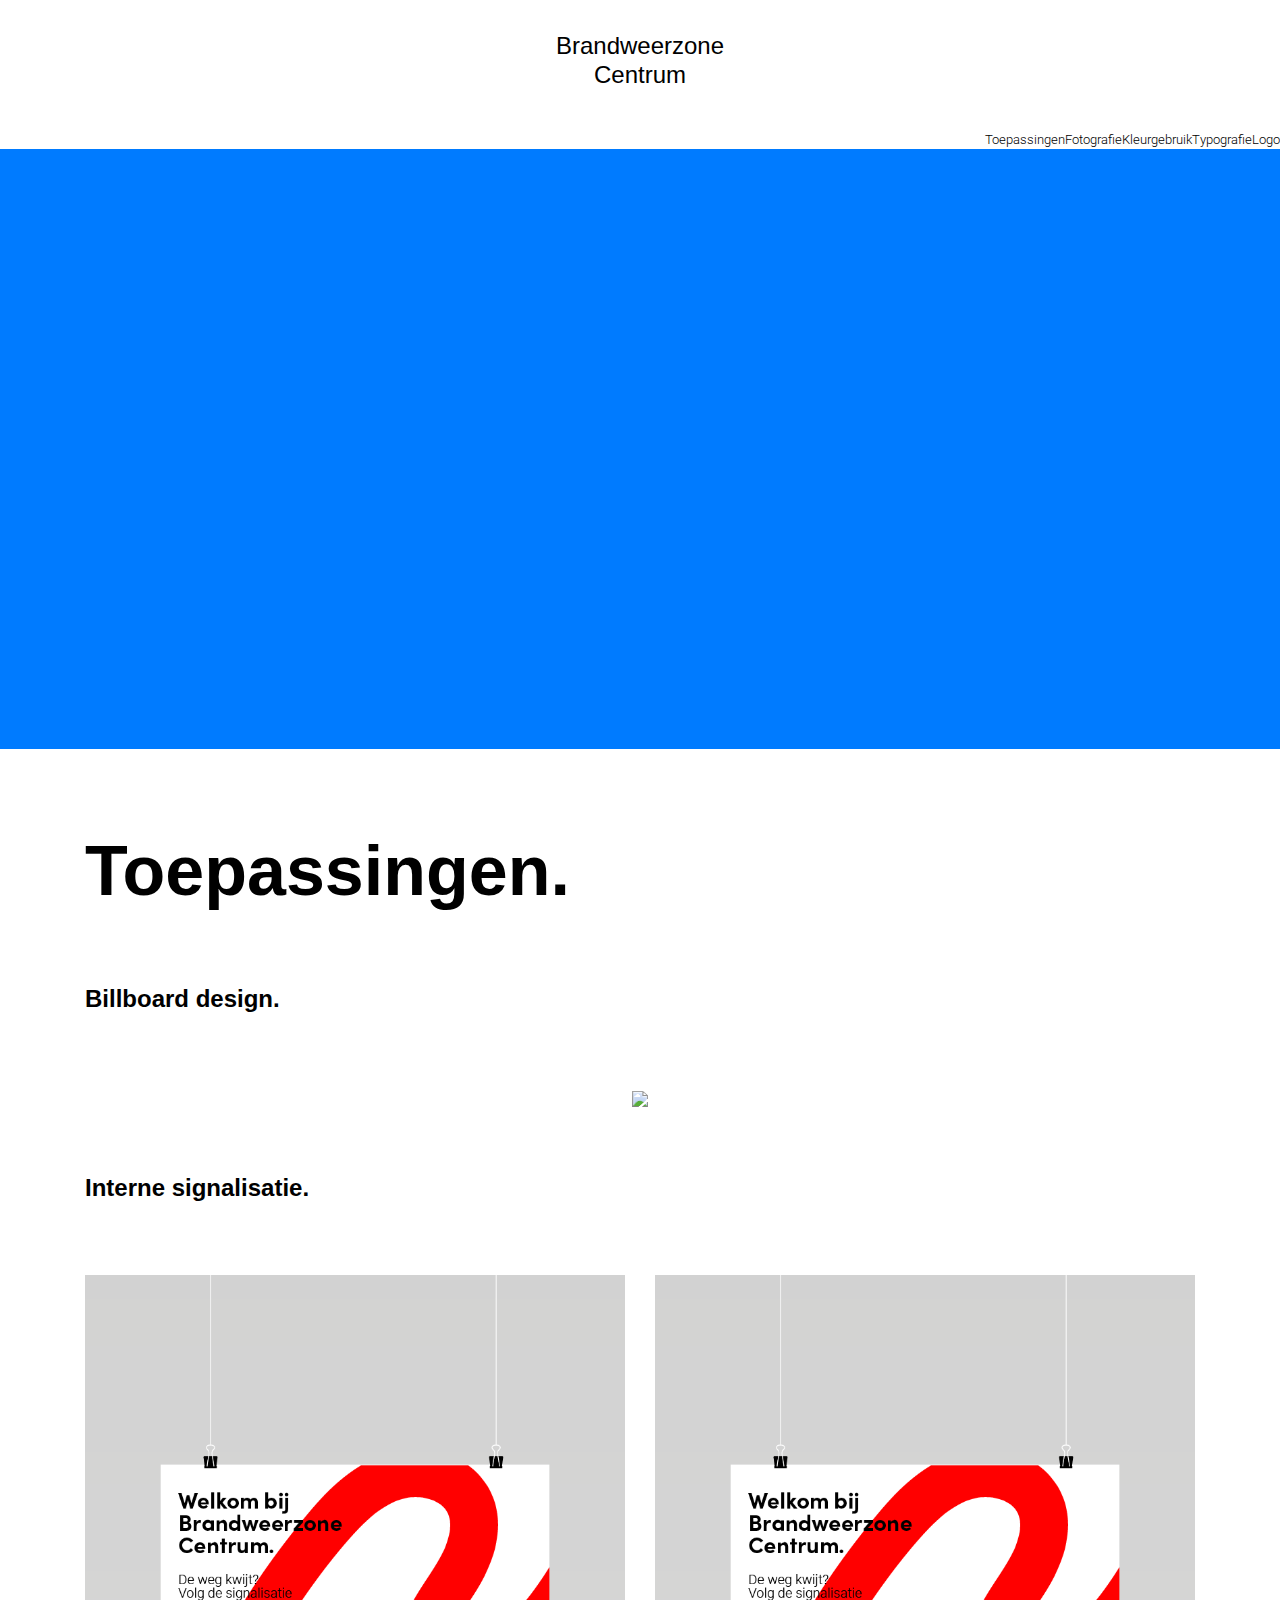
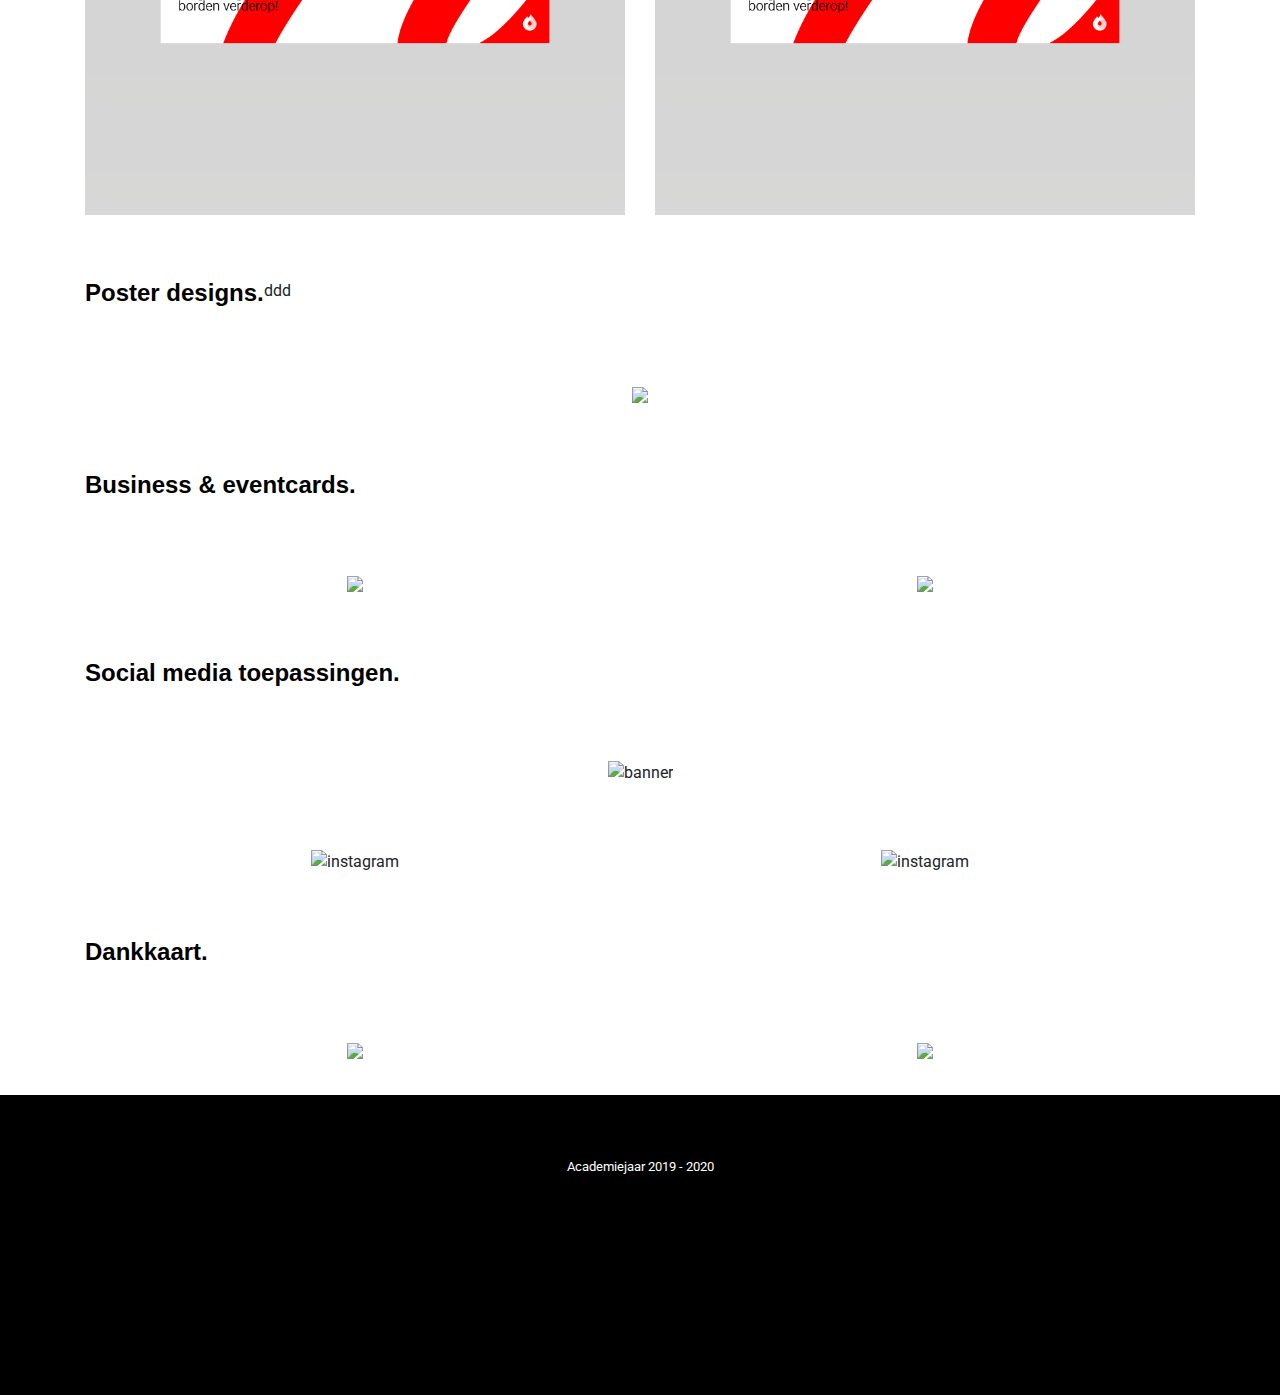
==== index kopie.html @ 65c06536 "summary" ====
<!DOCTYPE html>
<html lang="en">
<head>
  <meta charset="utf-8">
  <meta name="viewport" content="width=device-width, initial-scale=1">
  <link rel="stylesheet" href="https://maxcdn.bootstrapcdn.com/bootstrap/4.0.0/css/bootstrap.min.css">

  <script src="https://maxcdn.bootstrapcdn.com/bootstrap/3.3.7/js/bootstrap.min.js"></script>
  <link rel="stylesheet" href="css/stylesheet.css">
  <link rel="stylesheet" href="css/style.css">
  <link href="https://fonts.googleapis.com/css?family=Roboto:300,600" rel="stylesheet">
  <link rel="stylesheet" href="https://fonts.googleapis.com/css?family=Muli">
  <link rel="stylesheet" href="https://use.typekit.net/leq0evp.css">

  <title>BWZC</title>

</head>



<section class="bg-white text-center">
<div class="container">
<div class="col-md-12"><h4>Brandweerzone<br> Centrum</h4></div></div></section>


        <div class='navigation'>
            <ul>
                <li><a href="">Logo</a></li>
                <li><a href="">Typografie</a></li>
                <li><a href="">Kleurgebruik</a></li>
                <li><a href="">Fotografie</a></li>
                <li><a href="">Toepassingen</a></li>
              </ul></div>


        <section class="bg-primary text-center">
            <div class="container">
        <div class='row'>
            <div class="col-md-12">
                <div class=""><img src=""></div>
            </div>
        </div> </div></section>


    <section class="bg-white">
        <div class="container">
    <div class="row col-md-6">
      <h1>Toepassingen.</h1>
</div></div>
</section>


<section class="bg-white">
    <div class="container">
<div class="row col-md-12">
  <h3>Billboard design.</h3>
</div></div>
</section>


<section class="bg-white text-center">
    <div class="container">
<div class='row'>
    <div class="col-md-12">
        <div class=""><img src="assets/afbeeldingen/PGFA462.png" width="100%"></div>
    </div>
</div> </div></section>



<section class="bg-white">
    <div class="container">
<div class="row col-md-6">
  <h3>Interne signalisatie.</h3>
</div></div>
</section>

<section class="bg-white text-center">
    <div class="container">
<div class='row'>
    <div class="col-md-6">
        <div class=""><img src="assets/afbeeldingen/Signalisatie_mockup-01.png" width="100%"></div>
    </div>
    <div class="col-md-6">
        <div class=""><img src="assets/afbeeldingen/Signalisatie_mockup-01.png" width="100%"></div>
    </div>
</div> </div></section>

<section class="bg-white">
    <div class="container">
<div class="row col-md-6">
  <h3>Poster designs.</h3>
  <p>ddd</p>
</div></div>
</section>

<section class="bg-white text-center">
    <div class="container">
<div class='row'>
    <div class="col-md-12">
        <div class=""><img src="assets/afbeeldingen/Poster_Mockup.png" width="100%"></div>
    </div>
</div> </div></section>

<section class="bg-white">
    <div class="container">
<div class="row col-md-6">
  <h3>Business & eventcards.</h3>
</div></div>
</section>

<section class="bg-white text-center">
    <div class="container">
<div class='row'>
    <div class="col-md-6">
        <div class=""><img src="assets/afbeeldingen/PGFA462.png" width="100%"></div>
    </div>
    <div class="col-md-6">
        <div class=""><img src="assets/afbeeldingen/PGFA462.png" width="100%"></div>
    </div>
</div> </div></section>


<section class="bg-white">
    <div class="container">
<div class="row col-md-6">
  <h3>Social media toepassingen.</h3>
</div></div>
</section>


<section class="bg-white text-center">
    <div class="container">
<div class="row">
<div class="col-md-12">
    <div class=""><img src="assets/afbeeldingen/Poster_Mockup.png" width="100%" alt="banner"></div>
</div>
</div>
</div></section>


<section class="bg-white text-center">
    <div class="container">
<div class='row'>
    <div class="col-md-6">
        <div class=""><img src="assets/afbeeldingen/PGFA462.png" width="100%" alt="instagram"></div>
    </div>
    <div class="col-md-6">
        <div class=""><img src="assets/afbeeldingen/PGFA462.png" width="100%" alt="instagram"></div>
    </div></div></div></section>


<section class="bg-white">
    <div class="container">
<div class="row col-md-6">
  <h3>Dankkaart.</h3>
</div></div>
</section>

<section class="bg-white text-center">
    <div class="container">
<div class='row'>
    <div class="col-md-6">
        <div class=""><img src="assets/afbeeldingen/PGFA462.png" width="100%"></div>
    </div>
    <div class="col-md-6">
        <div class=""><img src="assets/afbeeldingen/PGFA462.png" width="100%"></div>
    </div>
</div> </div></section>


    
    <section class="bg-footer">
        <div class="container">
        <footer class="row footer">
            <div class="col-md-4"><p></p></div>
            <div class="col-md-4"><p>Academiejaar 2019 - 2020 </p></div>
            <div class="col-md-4"><p></p></div>

        </footer>
</body>
</html>


    <!-- Optional JavaScript -->
    <!-- jQuery first, then Popper.js, then Bootstrap JS -->
    <script src="https://code.jquery.com/jquery-3.2.1.slim.min.js" integrity="sha384-KJ3o2DKtIkvYIK3UENzmM7KCkRr/rE9/Qpg6aAZGJwFDMVNA/GpGFF93hXpG5KkN" crossorigin="anonymous"></script>
    <script src="https://cdnjs.cloudflare.com/ajax/libs/popper.js/1.12.9/umd/popper.min.js" integrity="sha384-ApNbgh9B+Y1QKtv3Rn7W3mgPxhU9K/ScQsAP7hUibX39j7fakFPskvXusvfa0b4Q" crossorigin="anonymous"></script>
    <script src="https://maxcdn.bootstrapcdn.com/bootstrap/4.0.0/js/bootstrap.min.js" integrity="sha384-JZR6Spejh4U02d8jOt6vLEHfe/JQGiRRSQQxSfFWpi1MquVdAyjUar5+76PVCmYl" crossorigin="anonymous"></script>
</html>
---- css/stylesheet.css ----
/* ALGEMEEN */


body {

    text-align:left;
    font-family: -apple-system, BlinkMacSystemFont, 
    'Segoe UI', Roboto, Oxygen, Ubuntu, Cantarell, 'Open Sans', 'Helvetica Neue', sans-serif, sans-serif;

}

h1 {
    font-family: sofia-pro, sans-serif;
    font-size: 70px; 
    font-weight:700;
    line-height:60px;
    color:black;
    margin-bottom: 20px;
    margin-top:60px;
}


h2 {
    font-family: sofia-pro, sans-serif;
    font-size: 50px;
    margin-bottom: 20px;
    margin-top:20px;
    font-weight:700;
    color:black;

}
h3 {
    font-family: sofia-pro, sans-serif;
    font-size: 24px;
    font-weight:700;
    color:black; 
}

h4{
    font-family: sofia-pro, sans-serif;
    font-size: 24px;
    font-weight:500;
    color:black; 
}

ul{ font-weight: 300;}

button{
    margin-top:20px;
    margin-bottom:20px;
    background-color:red;
    color:white;
    padding: 13px;
    padding-left:40px;
    padding-right: 40px; 
    text-align:center !important; 
    border-radius: 50px;
    border:none;
}
---- css/style.css ----
header{
}

.navigation{
    background-color:white;
    color:black;
    width:100%;
    text-align:center;
    overflow: hidden;
}

.navigation a {
float: right;
color: black;
text-align: center;
text-decoration: none;
font-size: 13px;
}

.navigation ul {
    list-style-type: none;
    margin: 0;
    padding: 0;
  }

.navigation li a {
    display: block;
  }

  .navigation a:hover {
    color:
  }

.col-md-6-primary{
    background-color:grey; 
    width:50%;
    padding:60px;
    height:500px;
}

.col-md-6-primary-3{
    background-image: image("")
    width:50%;
    padding:60px;
    height:500px;
}

section {padding:2rem;}
.bg-primary {background-color:grey; height:600px;}
.bg-gray {background-color:none; height:800px;}
.bg-background {background-color:none; height:auto;}
.bg-white {background-color:white; height:auto;}
.bg-footer {background-color:black; height:300px; margin-bottom: 0px;}

footer{
    color:white;
    font-size:13px;
    margin-top: 30px;
    text-align:center;
}
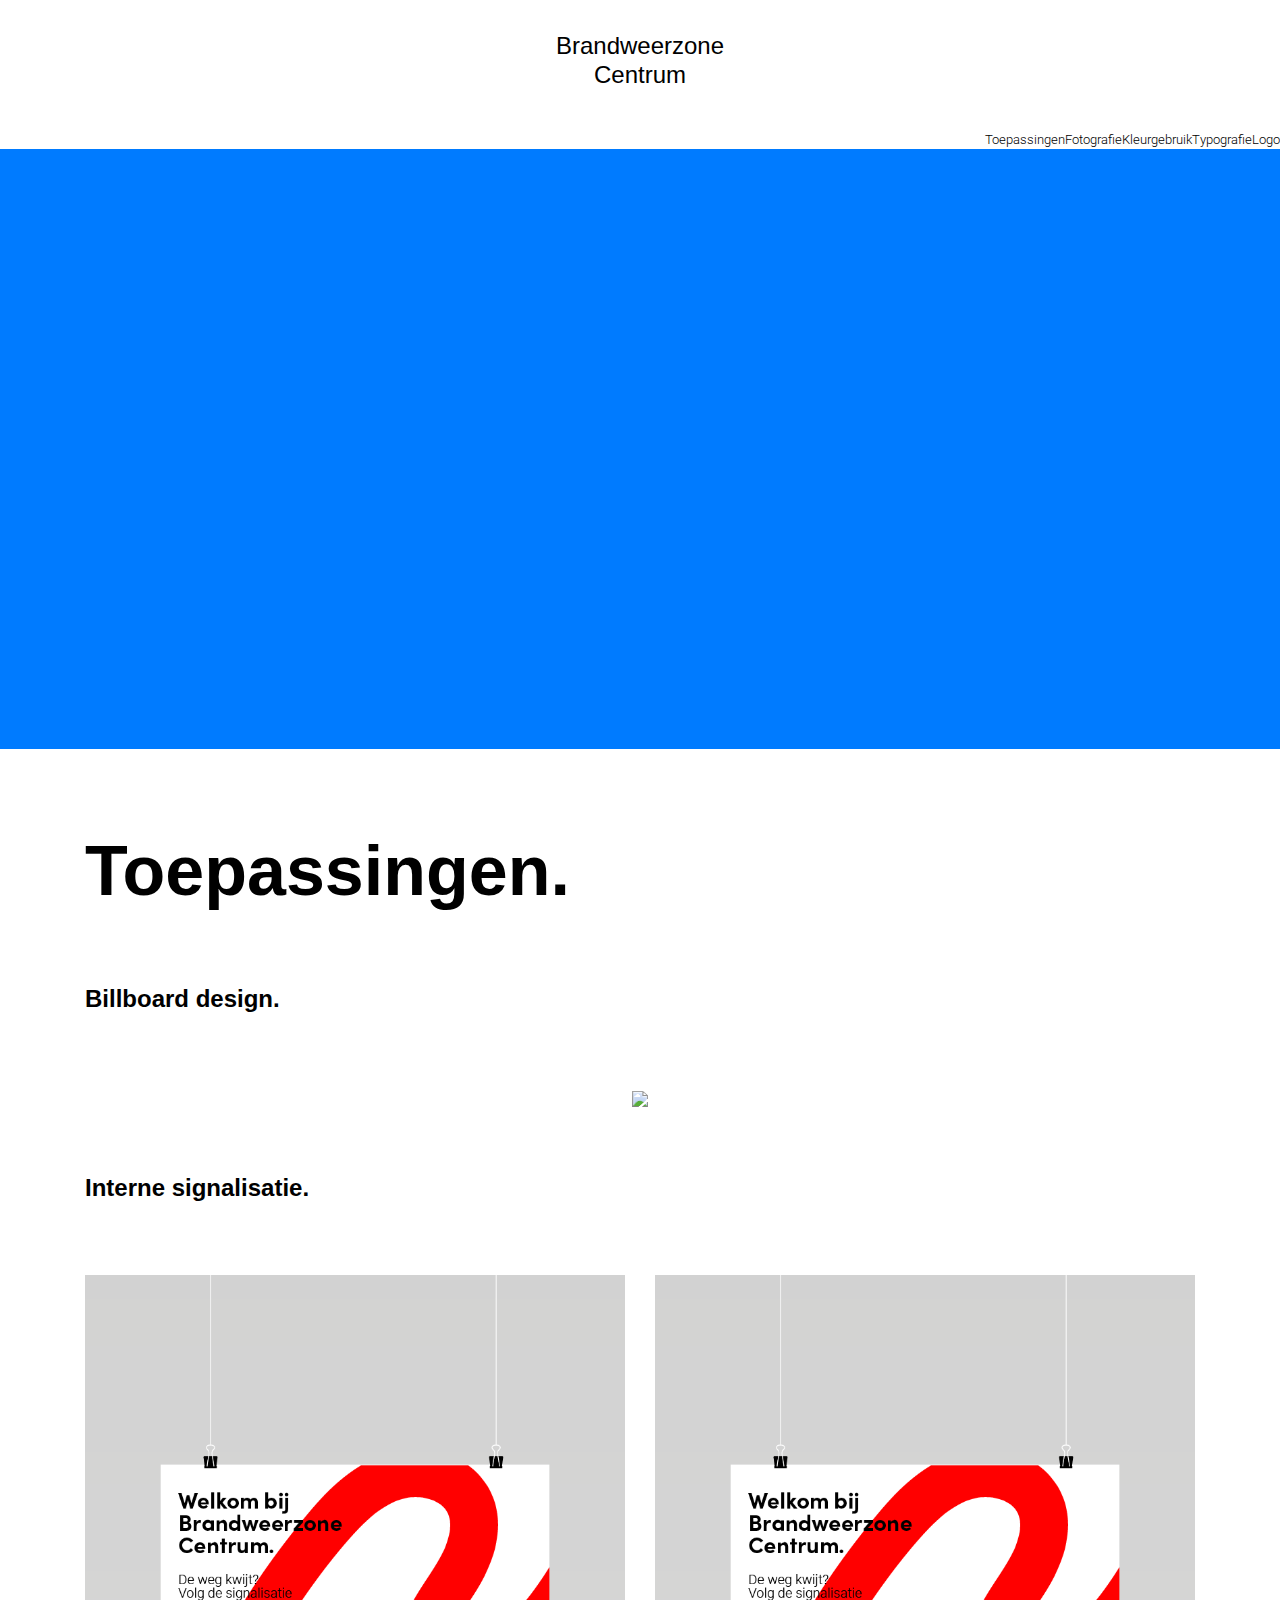
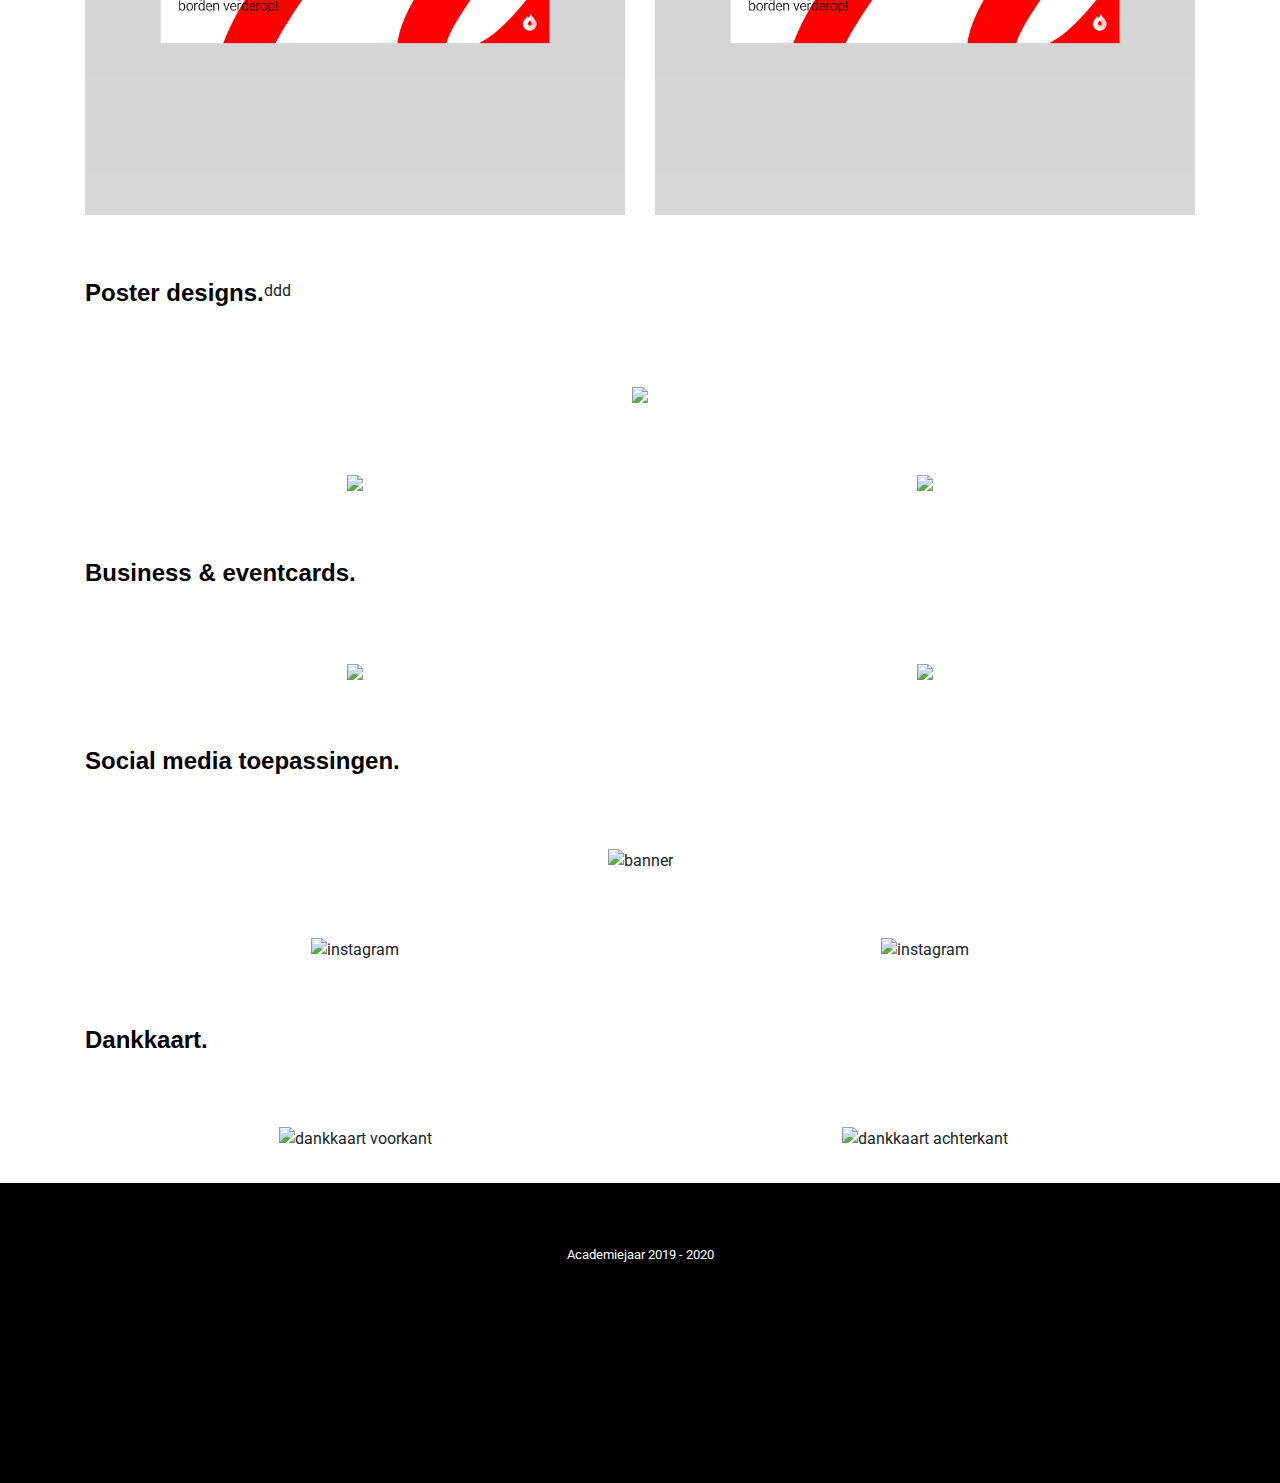
==== commit 9426e59d: "update" ====
--- a/index kopie.html
+++ b/index kopie.html
@@ -103,6 +103,17 @@
     </div>
 </div> </div></section>
 
+<section class="bg-white text-center">
+    <div class="container">
+<div class='row'>
+    <div class="col-md-6">
+        <div class=""><img src="assets/afbeeldingen/PGFA462.png" width="100%"></div>
+    </div>
+    <div class="col-md-6">
+        <div class=""><img src="assets/afbeeldingen/PGFA462.png" width="100%"></div>
+    </div>
+</div> </div></section>
+
 <section class="bg-white">
     <div class="container">
 <div class="row col-md-6">
@@ -162,10 +173,10 @@
     <div class="container">
 <div class='row'>
     <div class="col-md-6">
-        <div class=""><img src="assets/afbeeldingen/PGFA462.png" width="100%"></div>
-    </div>
-    <div class="col-md-6">
-        <div class=""><img src="assets/afbeeldingen/PGFA462.png" width="100%"></div>
+        <div class=""><img src="assets/afbeeldingen/Thank-You-Card-Front.png" width="100%" alt="dankkaart voorkant"></div>
+    </div>
+    <div class="col-md-6">
+        <div class=""><img src="assets/afbeeldingen/Thank-You-Card-Back.png" width="100%" alt="dankkaart achterkant"></div>
     </div>
 </div> </div></section>
 
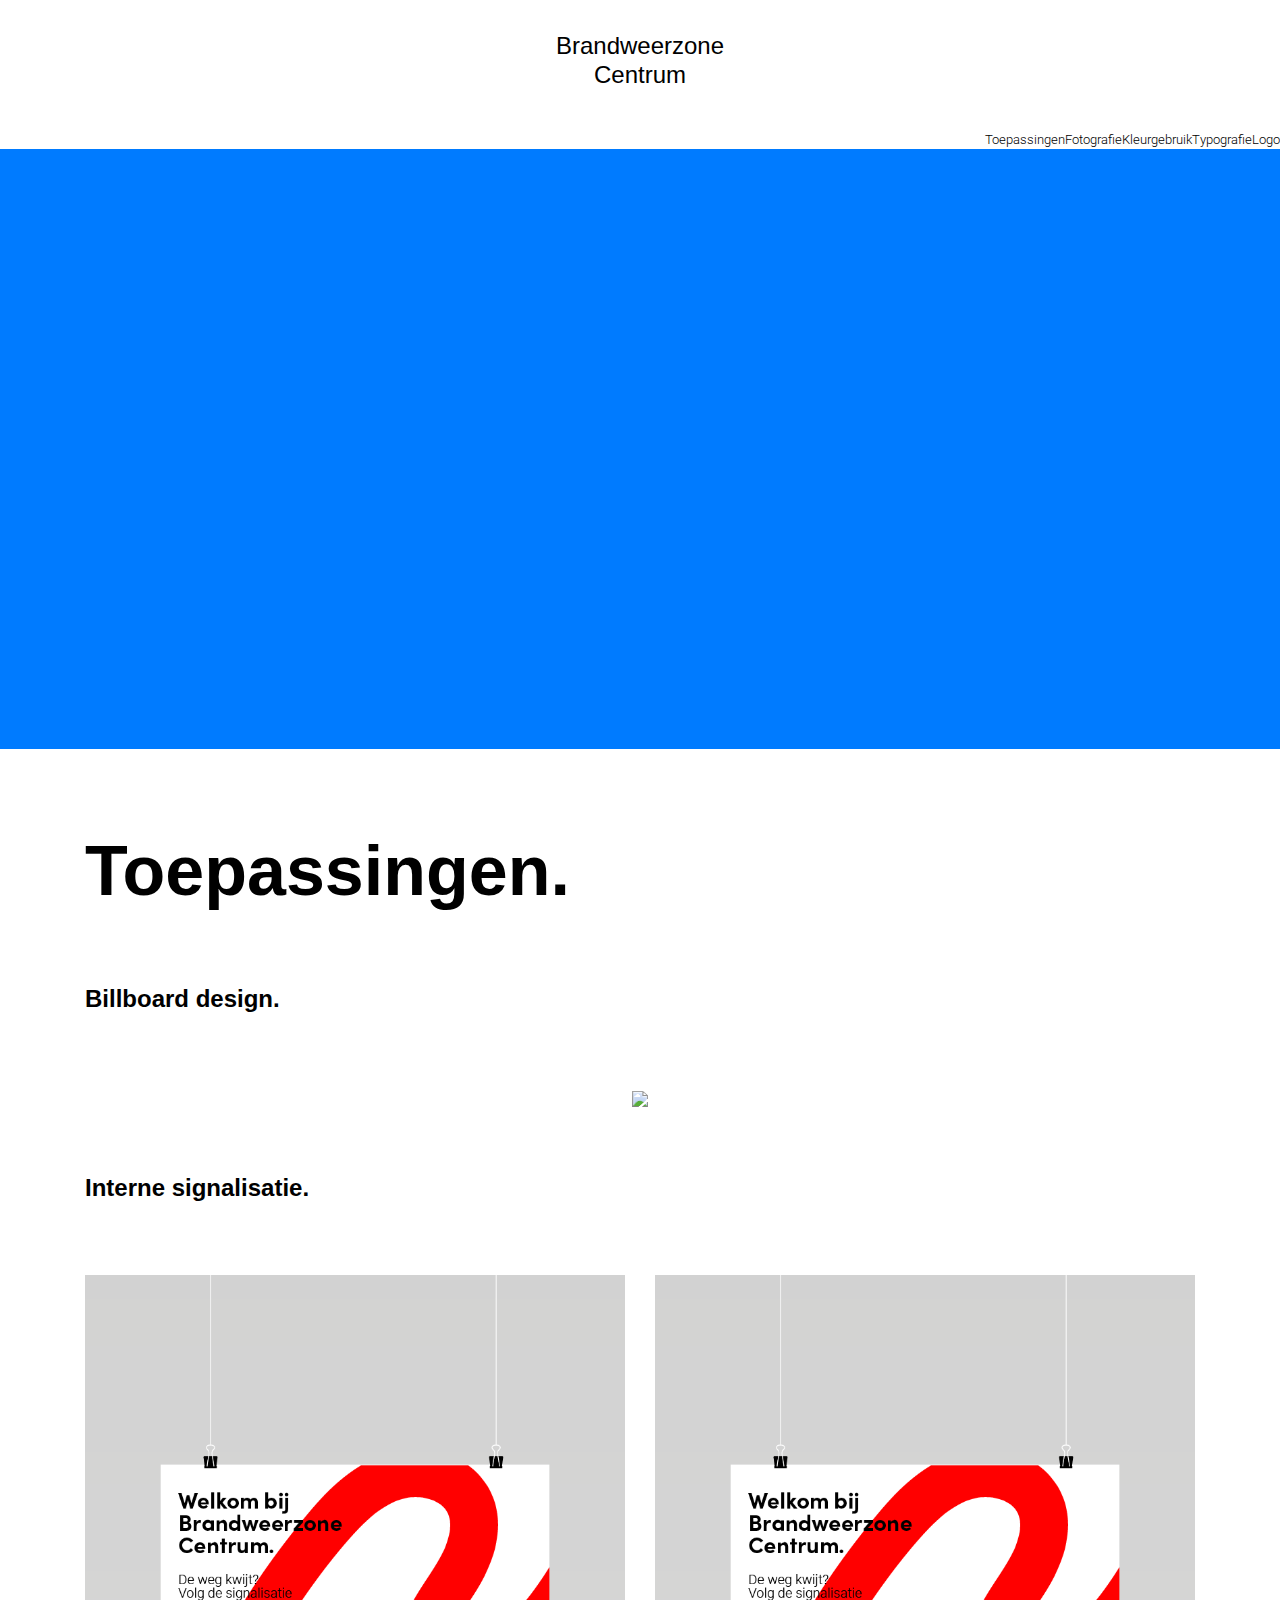
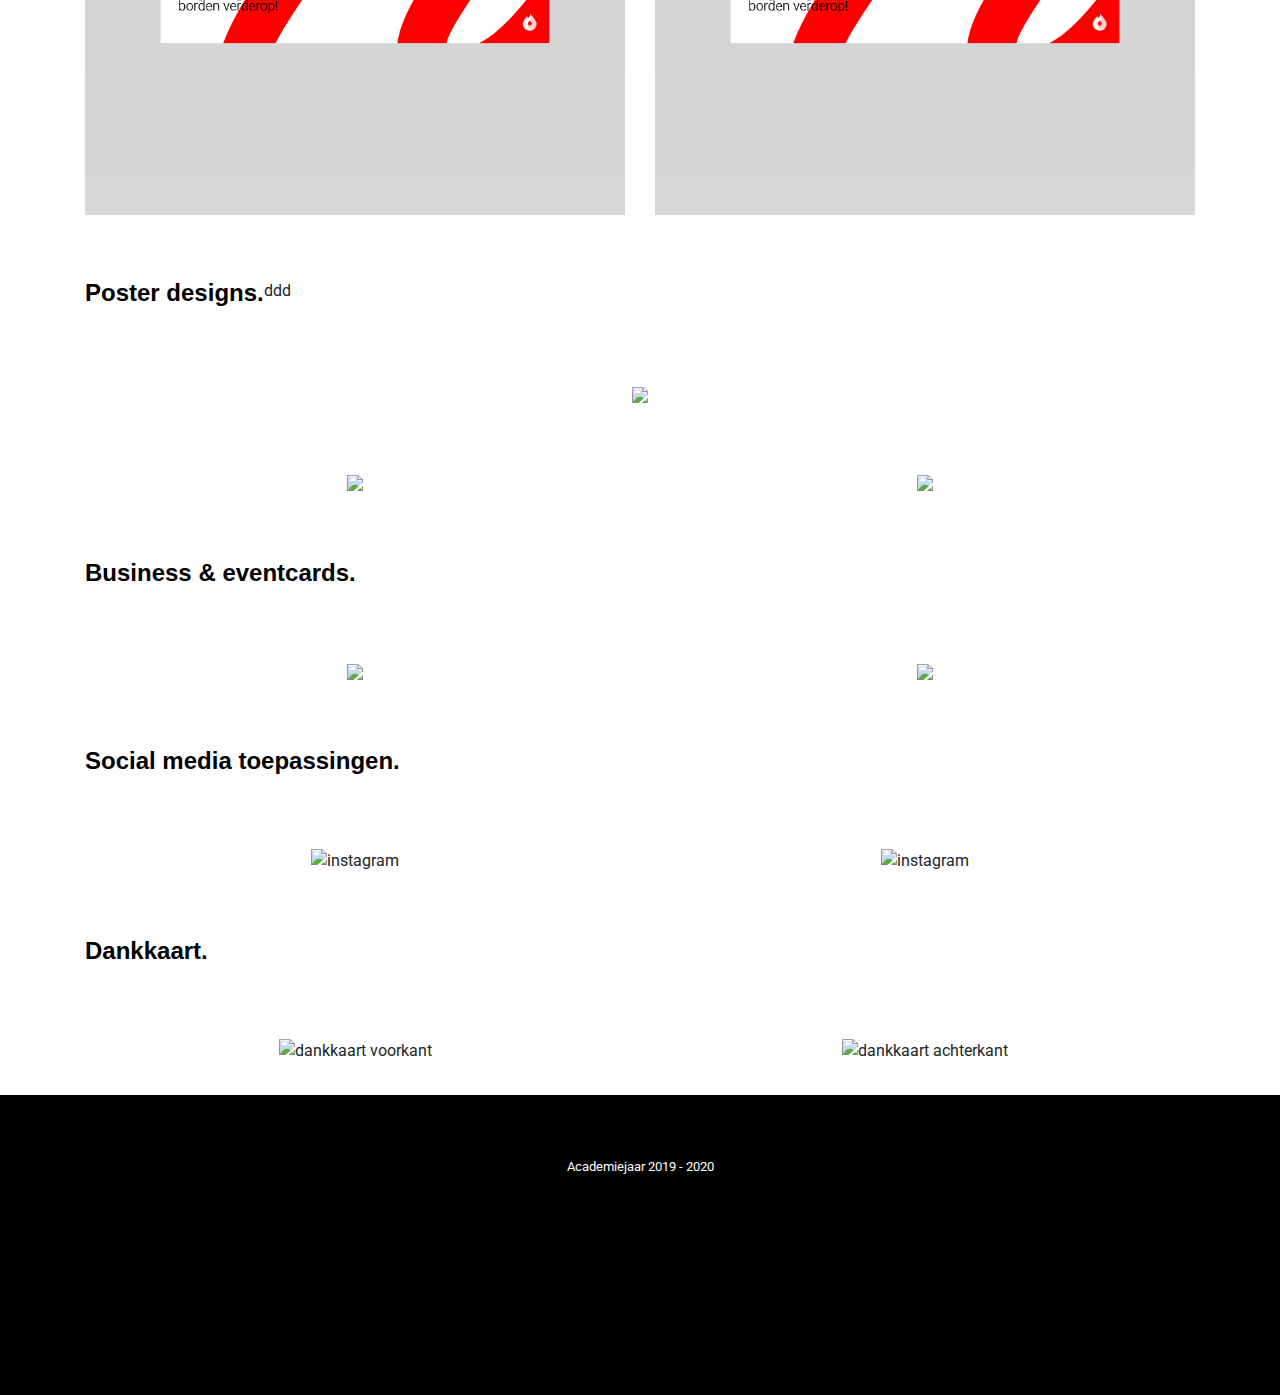
==== commit 192eba97: "s" ====
--- a/index kopie.html
+++ b/index kopie.html
@@ -141,15 +141,6 @@
 </section>
 
 
-<section class="bg-white text-center">
-    <div class="container">
-<div class="row">
-<div class="col-md-12">
-    <div class=""><img src="assets/afbeeldingen/Poster_Mockup.png" width="100%" alt="banner"></div>
-</div>
-</div>
-</div></section>
-
 
 <section class="bg-white text-center">
     <div class="container">
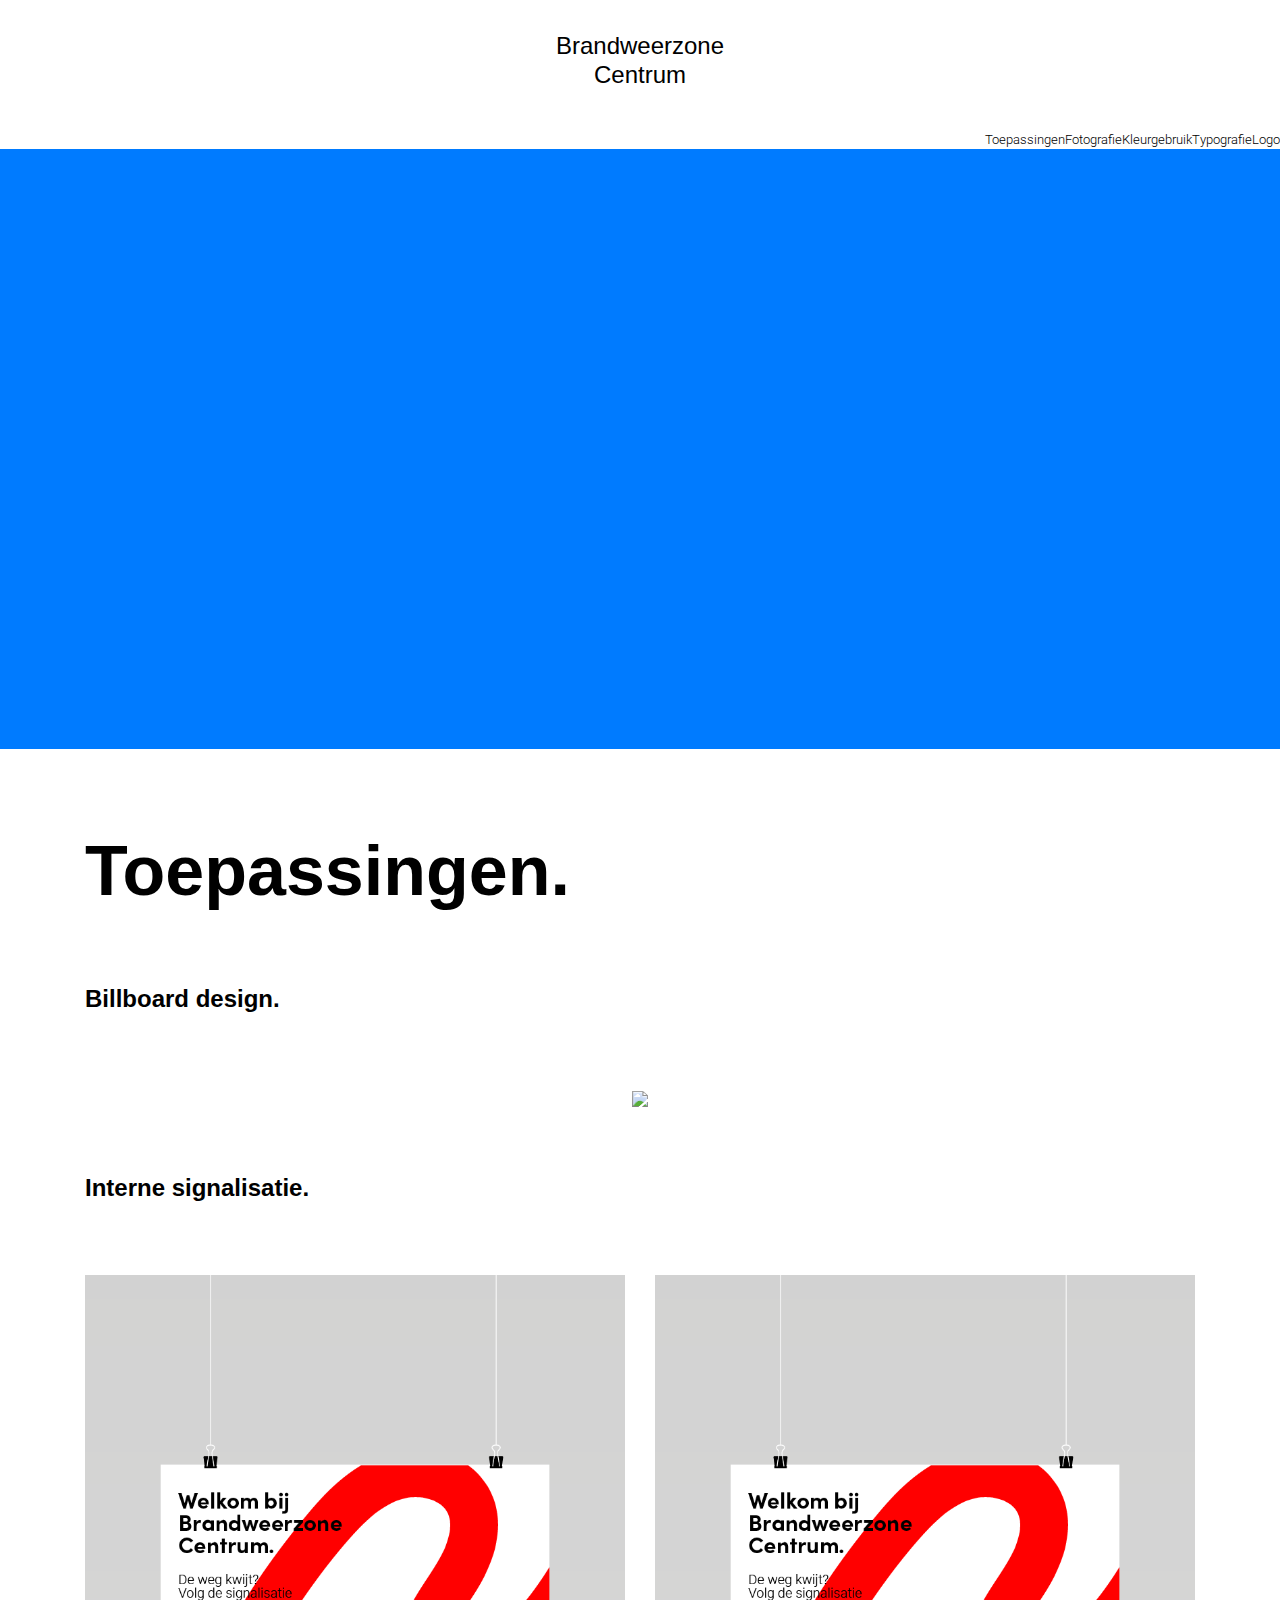
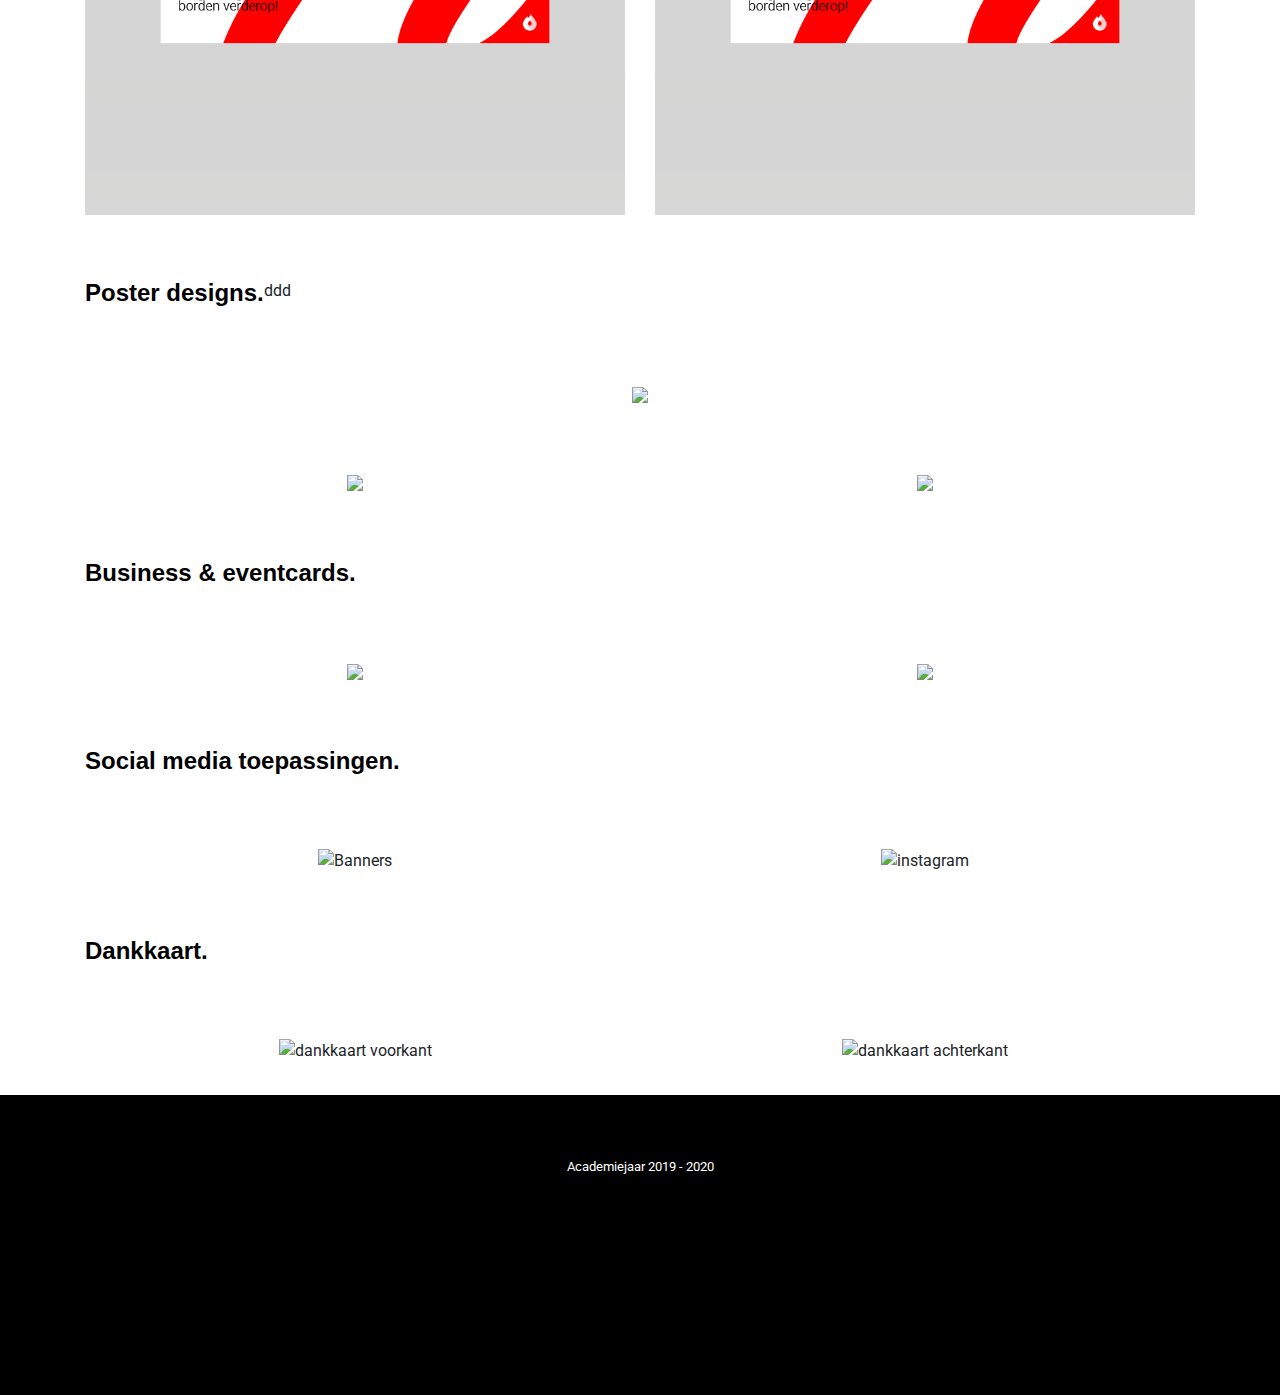
==== commit d0786093: "s" ====
--- a/index kopie.html
+++ b/index kopie.html
@@ -146,7 +146,7 @@
     <div class="container">
 <div class='row'>
     <div class="col-md-6">
-        <div class=""><img src="assets/afbeeldingen/PGFA462.png" width="100%" alt="instagram"></div>
+        <div class=""><img src="assets/afbeeldingen/PGFA462.png" width="100%" alt="Banners"></div>
     </div>
     <div class="col-md-6">
         <div class=""><img src="assets/afbeeldingen/PGFA462.png" width="100%" alt="instagram"></div>
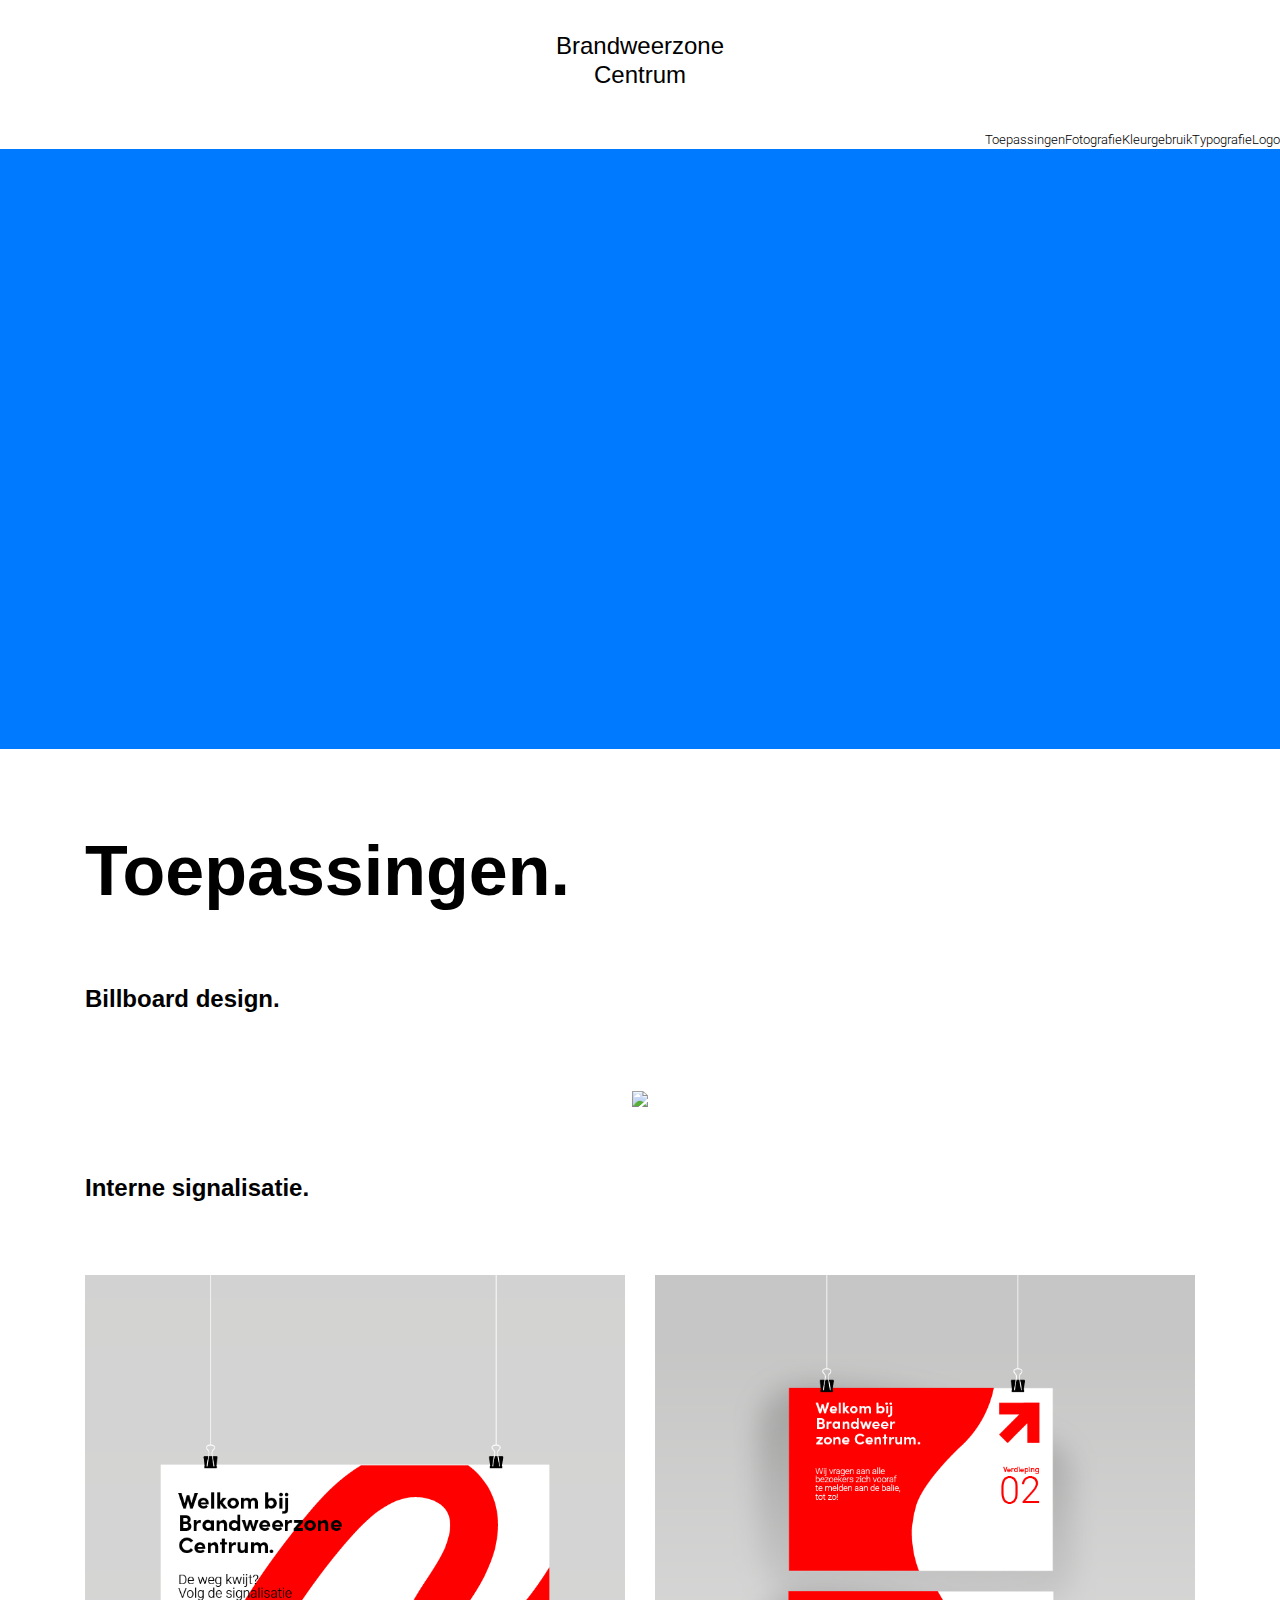
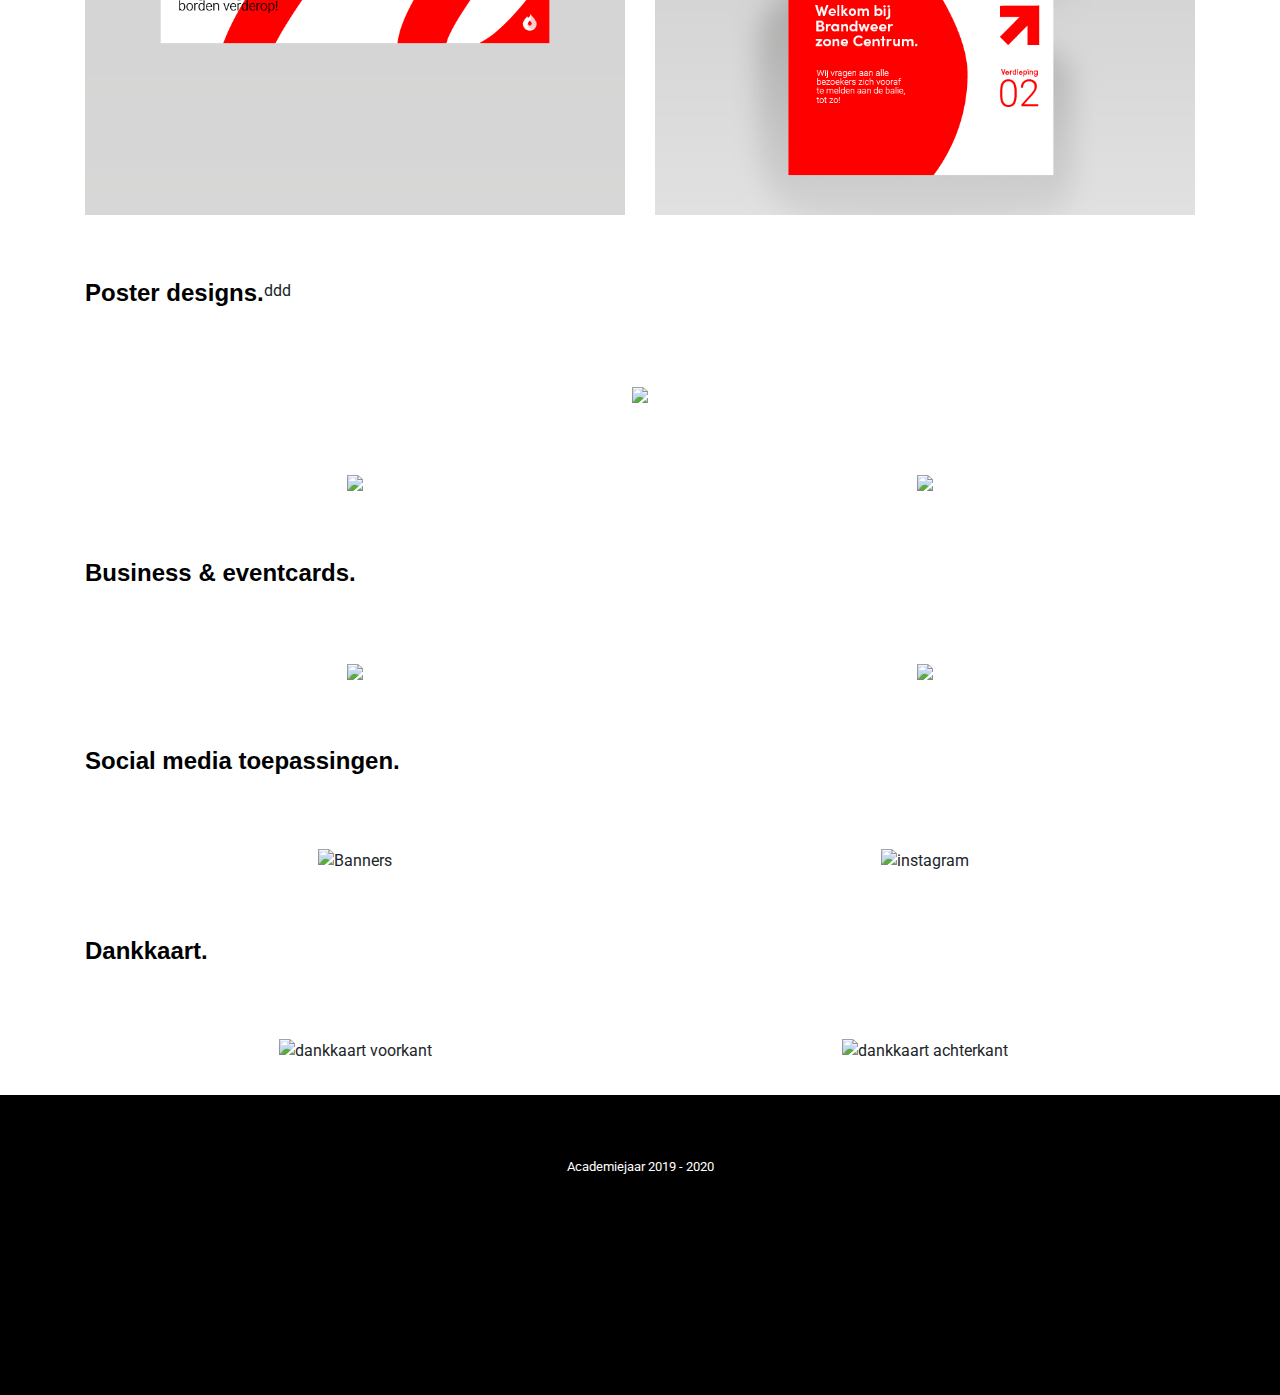
==== commit 693c899f: "s" ====
--- a/index kopie.html
+++ b/index kopie.html
@@ -83,7 +83,7 @@
         <div class=""><img src="assets/afbeeldingen/Signalisatie_mockup-01.png" width="100%"></div>
     </div>
     <div class="col-md-6">
-        <div class=""><img src="assets/afbeeldingen/Signalisatie_mockup-01.png" width="100%"></div>
+        <div class=""><img src="assets/afbeeldingen/Signalisatie_mockup-03.png" width="100%"></div>
     </div>
 </div> </div></section>
 
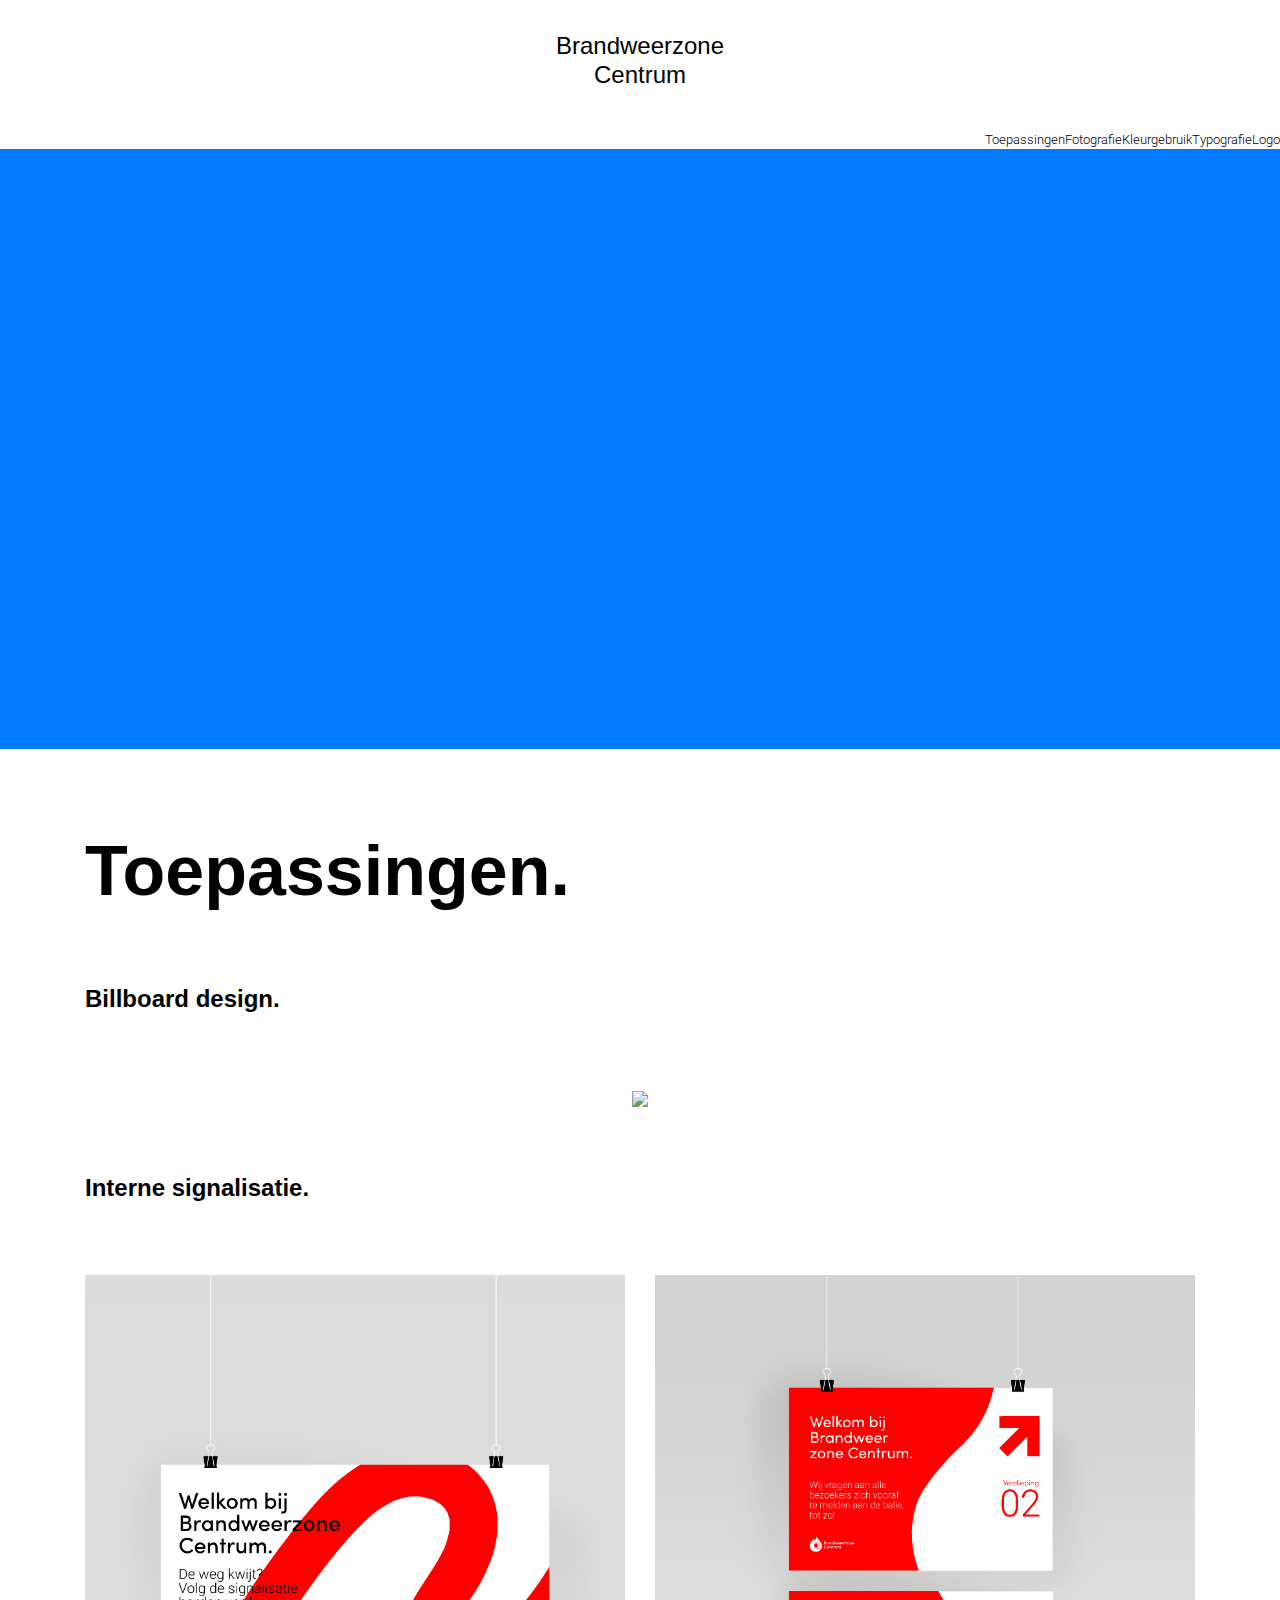
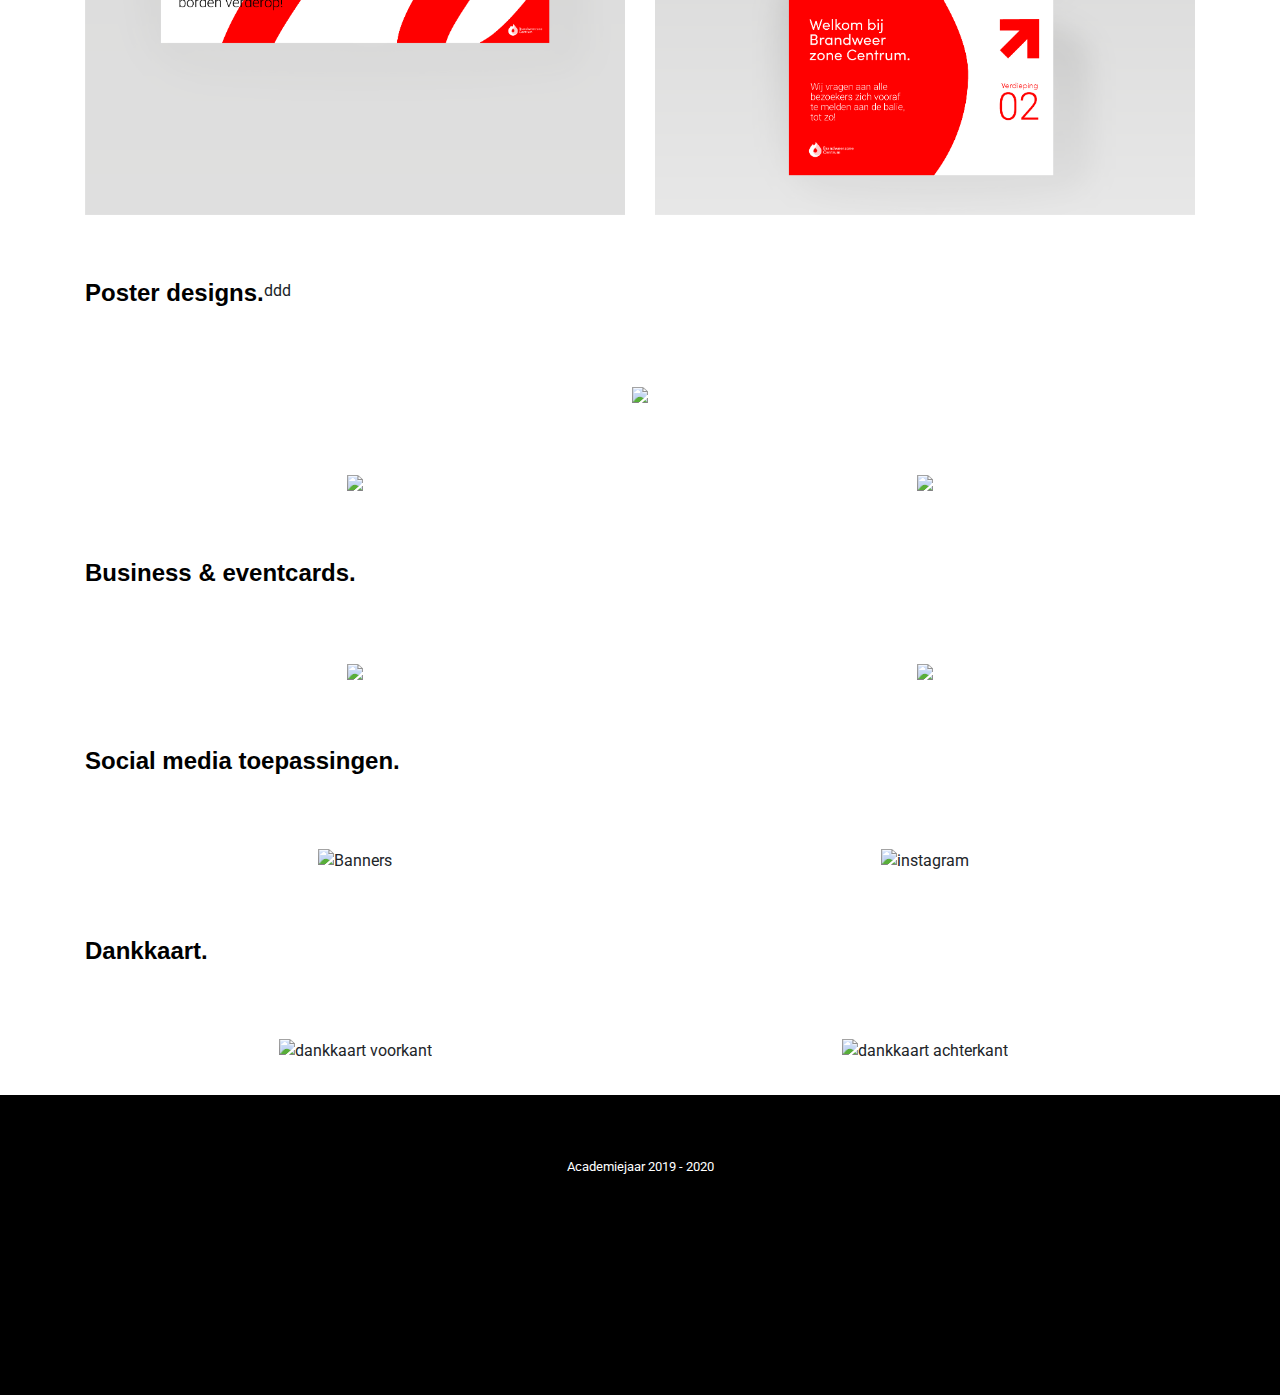
==== commit fefc1a22: "s" ====
--- a/index kopie.html
+++ b/index kopie.html
@@ -83,7 +83,7 @@
         <div class=""><img src="assets/afbeeldingen/Signalisatie_mockup-01.png" width="100%"></div>
     </div>
     <div class="col-md-6">
-        <div class=""><img src="assets/afbeeldingen/Signalisatie_mockup-03.png" width="100%"></div>
+        <div class=""><img src="assets/afbeeldingen/Signalisatie_mockup-02.png" width="100%"></div>
     </div>
 </div> </div></section>
 
